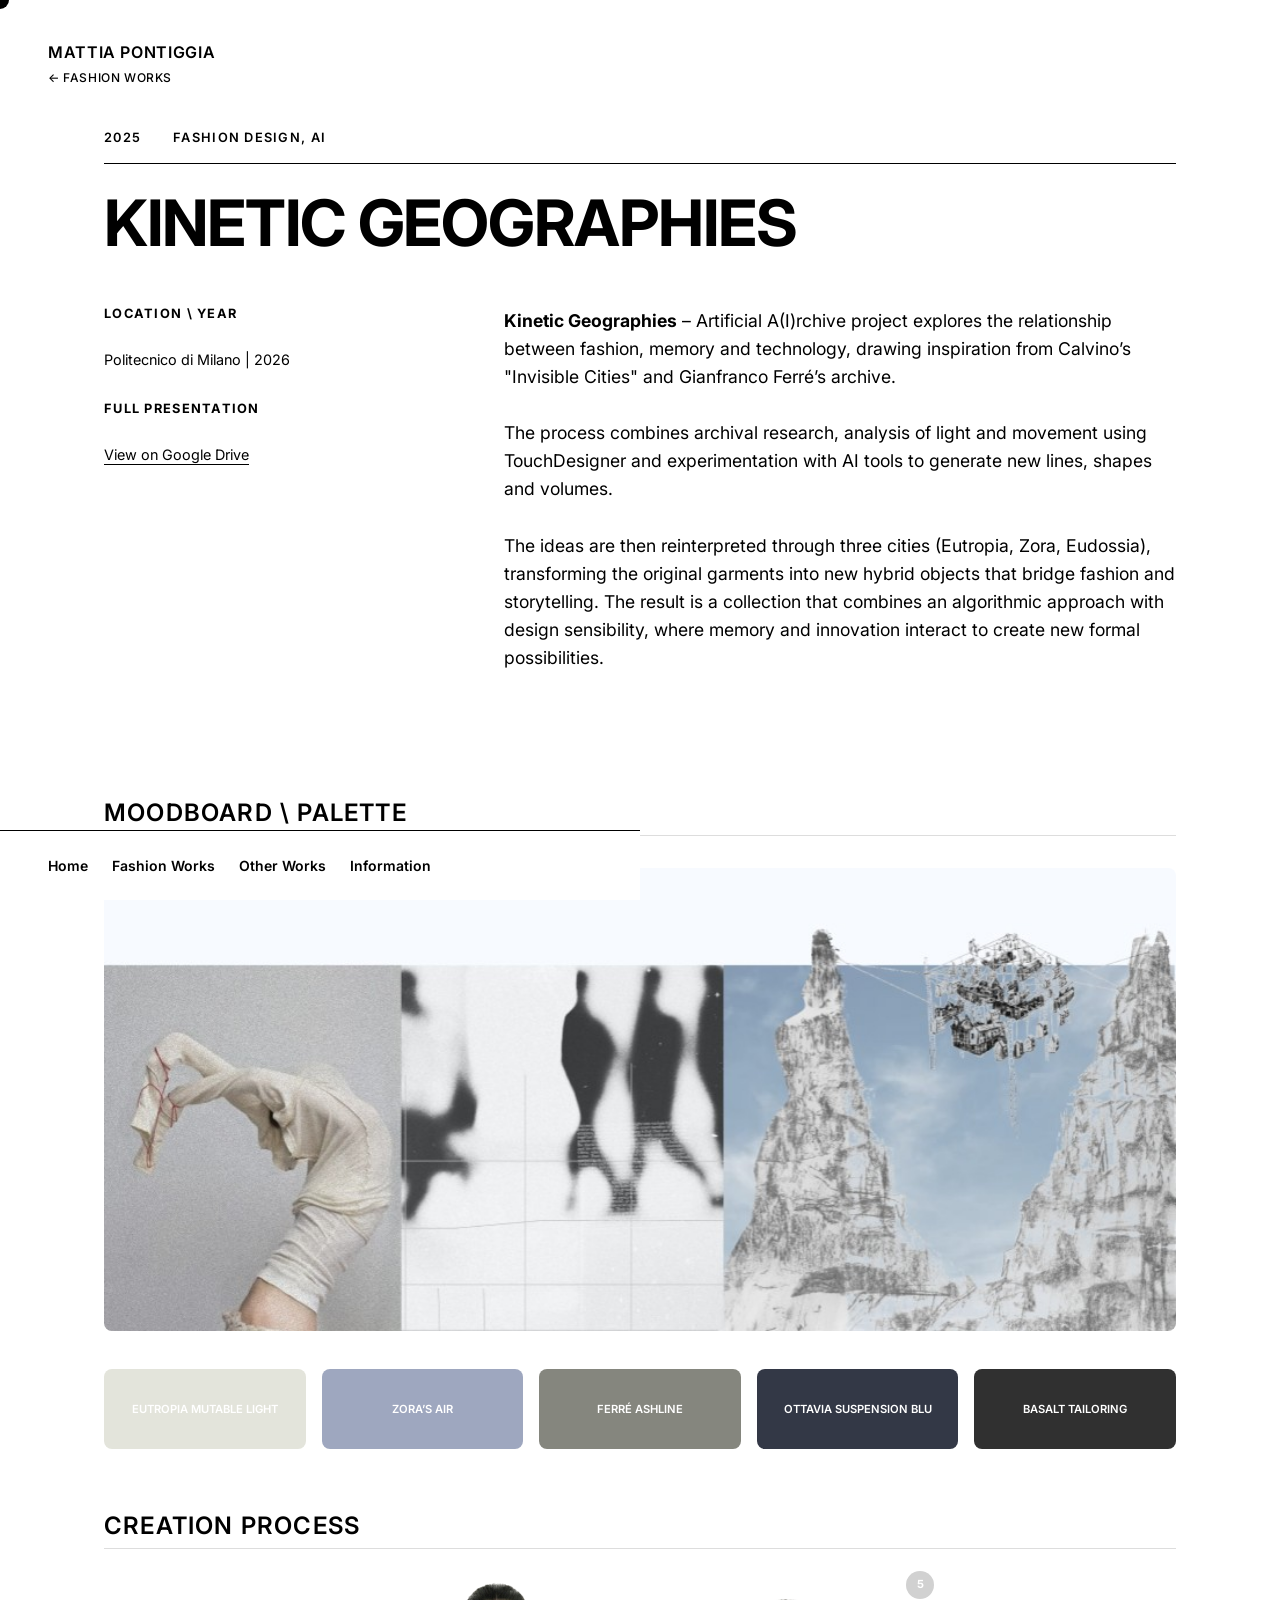
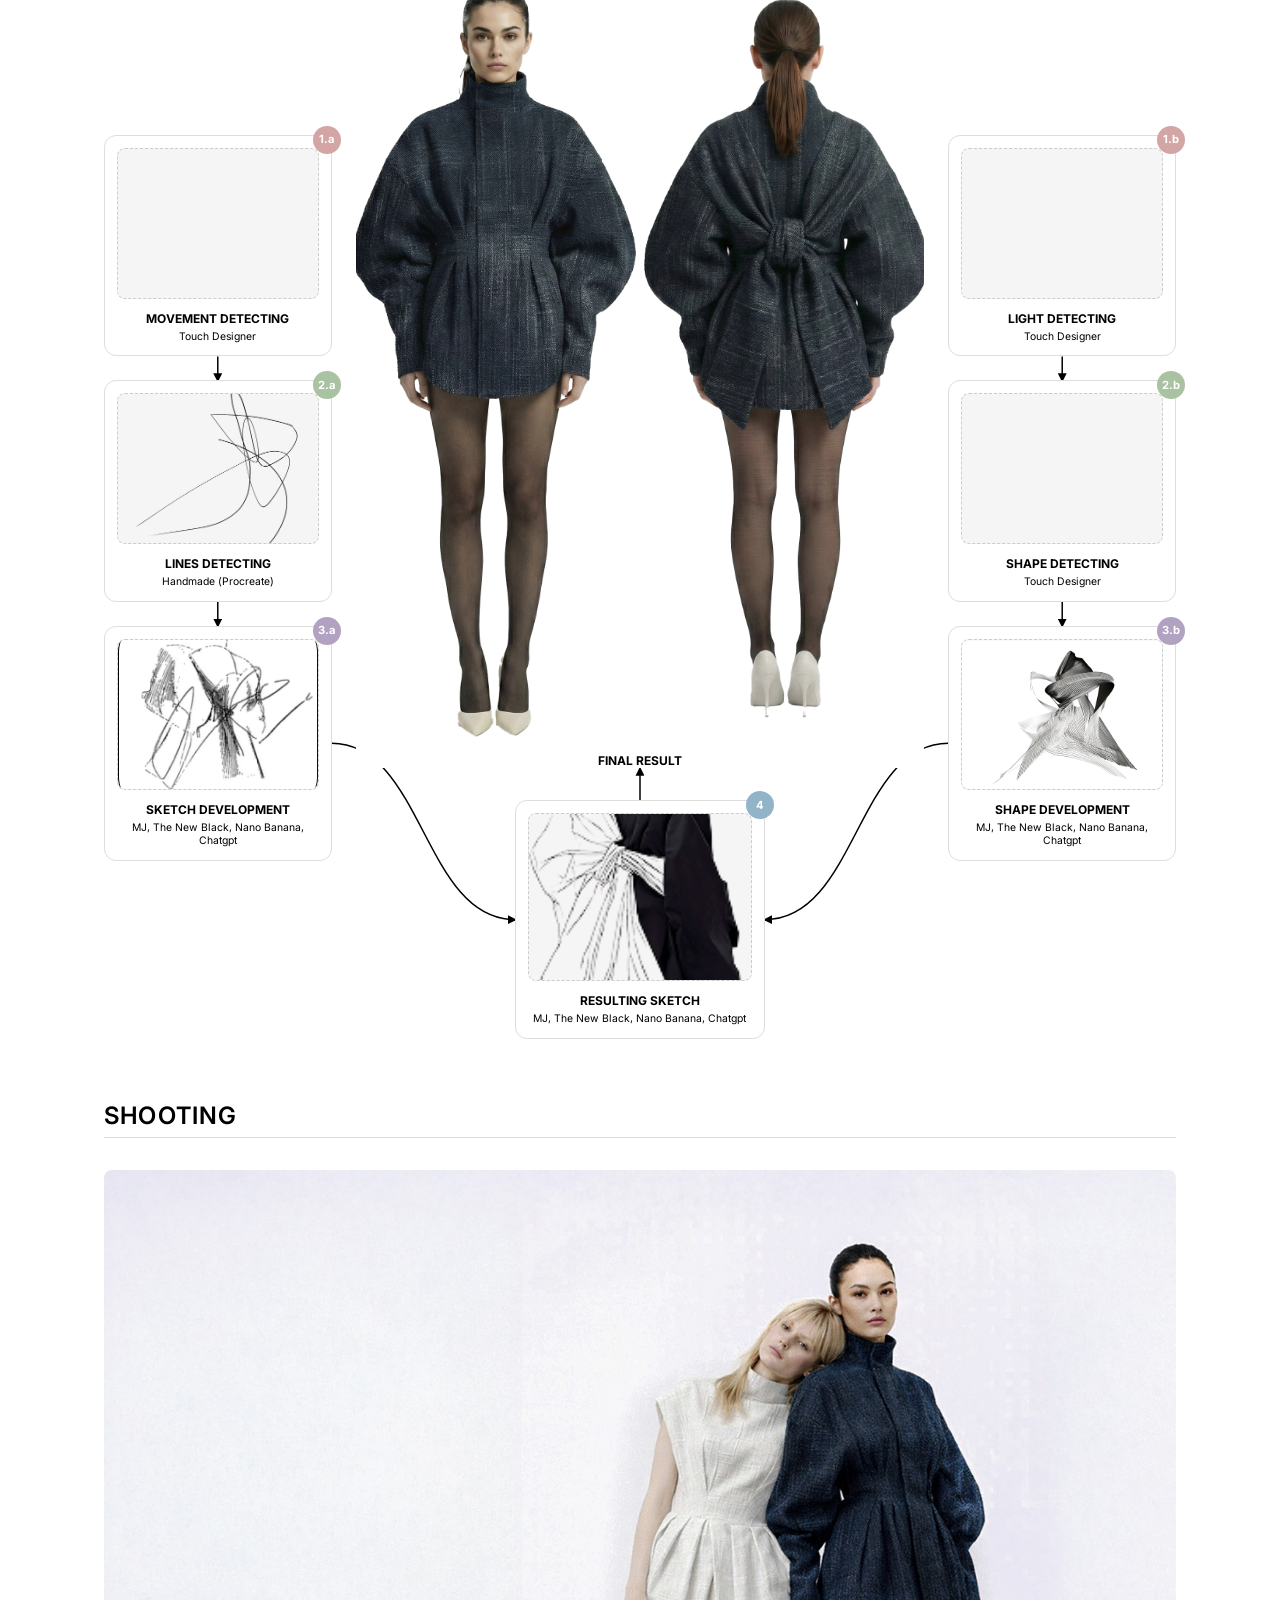
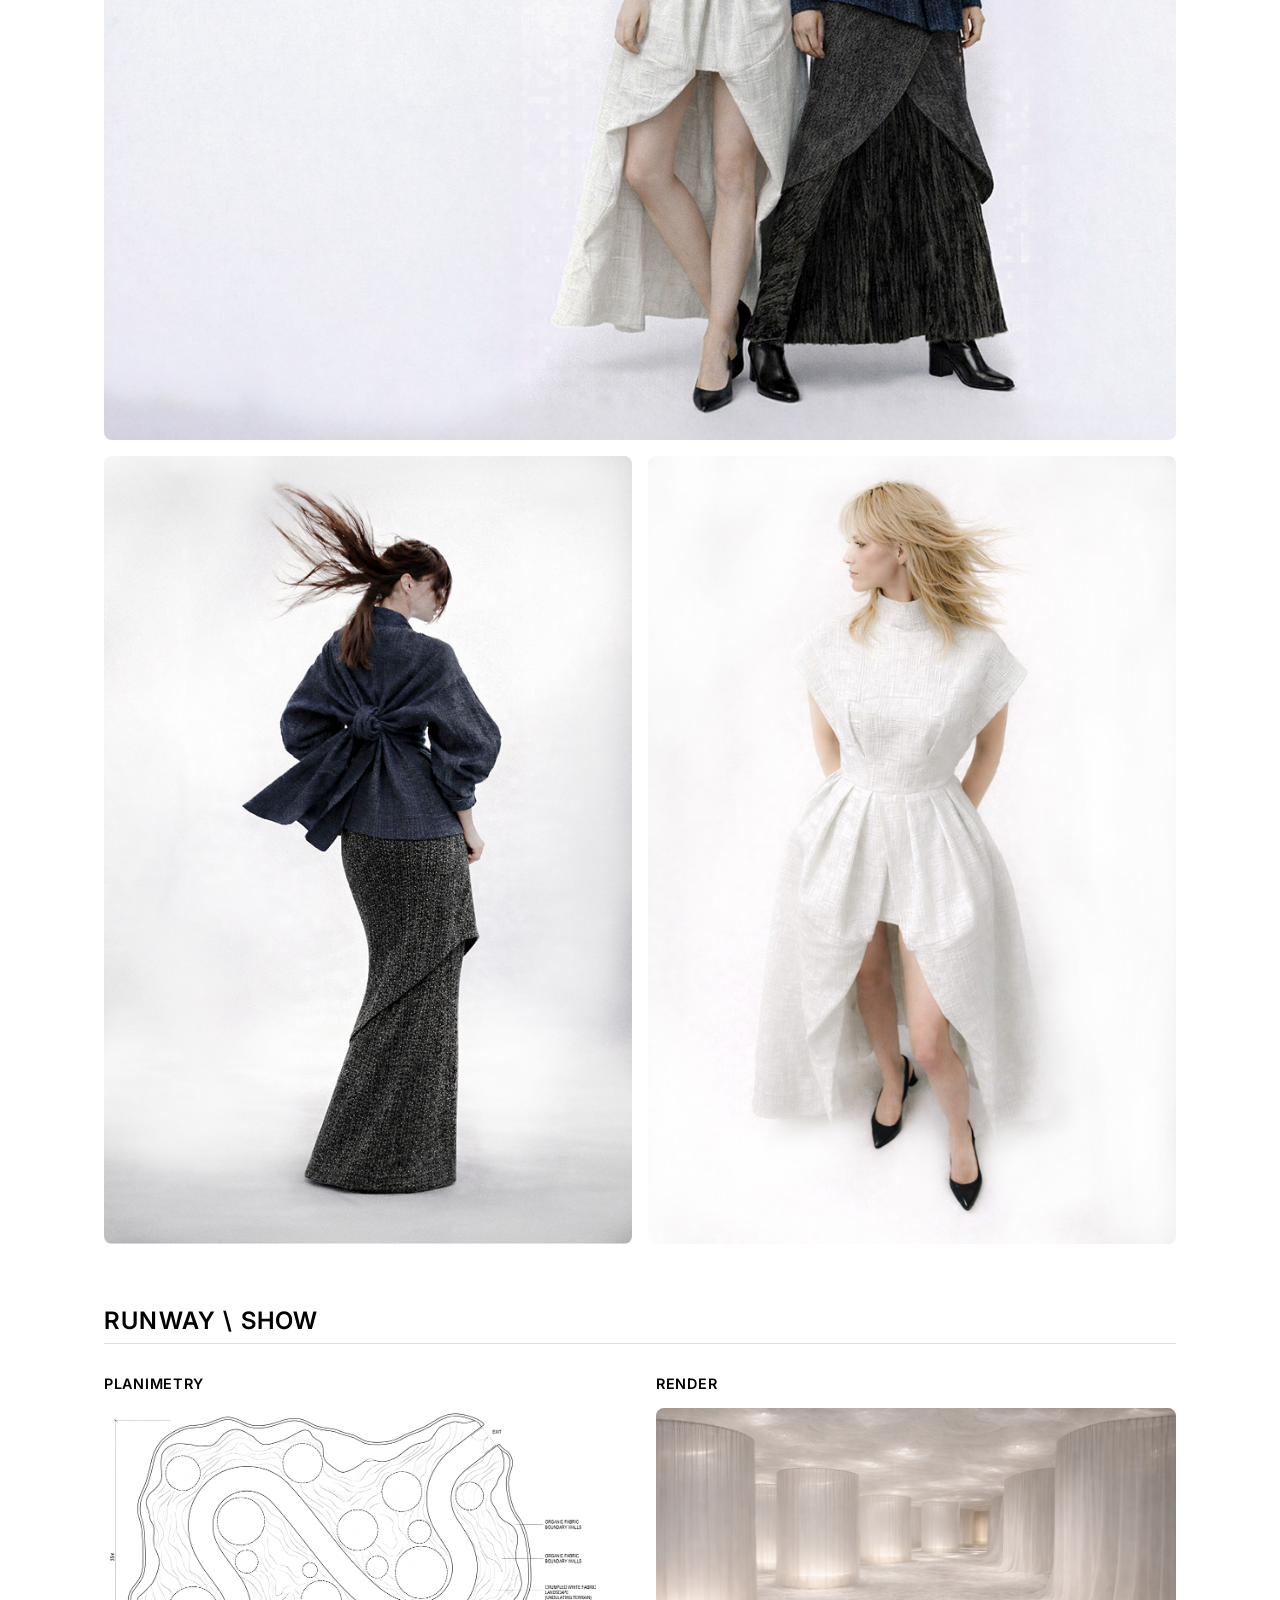
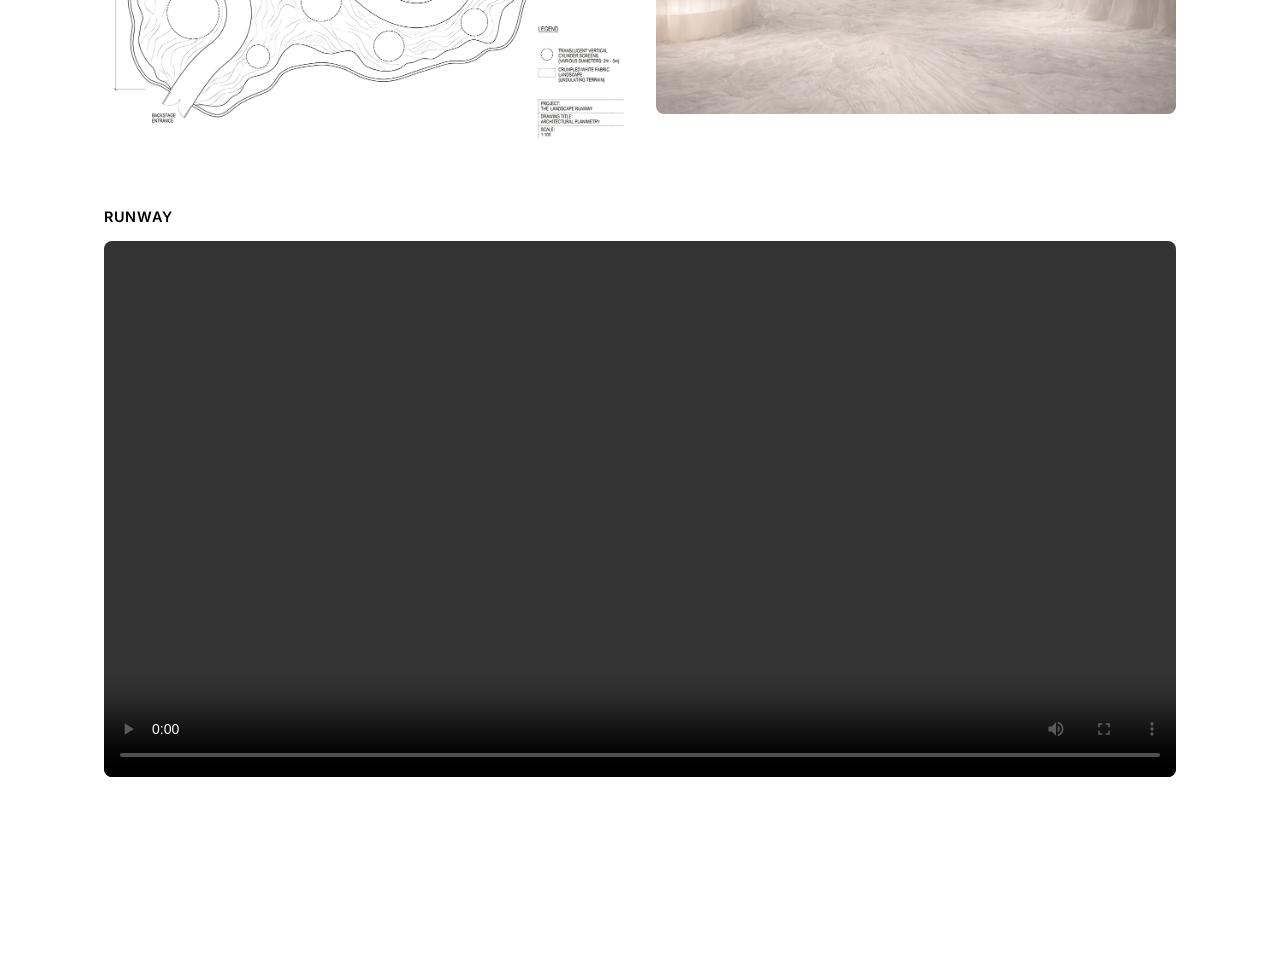
==== kinetic-geographies.html @ 6eb05d93 "Primo caricamento del sito" ====
<!DOCTYPE html>
<html lang="it">

<head>
  <meta charset="UTF-8">
  <meta name="viewport" content="width=device-width, initial-scale=1.0">
  <title>Kinetic Geographies | Mattia Pontiggia</title>
  <meta name="description" content="Kinetic Geographies project by Mattia Pontiggia.">
  <link rel="stylesheet" href="css/style.css?v=5">
  <link rel="preconnect" href="https://fonts.googleapis.com">
  <link rel="preconnect" href="https://fonts.gstatic.com" crossorigin>
  <link href="https://fonts.googleapis.com/css2?family=Inter:wght@400;500;600;700&display=swap" rel="stylesheet">
  <style>
    *,
    *::before,
    *::after {
      color: #000000 !important;
    }

    a,
    a:link,
    a:visited,
    a:hover,
    a:active {
      color: #000000 !important;
      text-decoration: none;
    }

    /* Template Styles */
    .custom-project-container {
      max-width: 1200px;
      margin: 0 auto;
      padding: 8rem 5vw 8rem;
    }

    .project-header {
      margin-bottom: 3rem;
    }

    .project-meta {
      display: flex;
      gap: 2rem;
      font-size: 0.8rem;
      font-weight: 600;
      text-transform: uppercase;
      letter-spacing: 0.1em;
      margin-bottom: 1.5rem;
      border-bottom: 1px solid #000;
      padding-bottom: 1rem;
    }

    .project-title {
      font-size: clamp(2.5rem, 5vw, 5rem);
      font-weight: 700;
      line-height: 1.1;
      text-transform: uppercase;
      letter-spacing: -0.02em;
    }

    .section-title {
      font-size: 1.5rem;
      font-weight: 600;
      margin-top: 4rem;
      margin-bottom: 2rem;
      text-transform: uppercase;
      letter-spacing: 0.05em;
      border-bottom: 1px solid #ddd;
      padding-bottom: 0.5rem;
    }

    .project-content-grid {
      display: grid;
      grid-template-columns: 1fr 2fr;
      gap: 4rem;
      margin-bottom: 4rem;
    }

    @media (max-width: 900px) {
      .project-content-grid {
        grid-template-columns: 1fr;
        gap: 2rem;
      }
    }

    .project-info-sidebar {
      display: flex;
      flex-direction: column;
      gap: 2rem;
    }

    .info-block h3 {
      font-size: 0.8rem;
      font-weight: 700;
      text-transform: uppercase;
      letter-spacing: 0.1em;
      margin-bottom: 0.5rem;
    }

    .info-block p,
    .info-block a {
      font-size: 0.9rem;
      line-height: 1.5;
    }

    .info-block a {
      text-decoration: underline !important;
      text-underline-offset: 4px;
    }

    .project-description {
      font-size: 1.1rem;
      line-height: 1.6;
      max-width: 800px;
    }

    /* Moodboard & Palette */
    .moodboard-container {
      display: flex;
      flex-direction: column;
      gap: 2rem;
      margin-bottom: 4rem;
    }

    .moodboard-main img {
      width: 100%;
      height: auto;
      object-fit: contain;
      border-radius: 8px;
    }

    .placeholder-box {
      background: #f5f5f5;
      border: 1px dashed #ccc;
      display: flex;
      align-items: center;
      justify-content: center;
      color: #999 !important;
      font-size: 0.9rem;
      border-radius: 8px;
    }

    .moodboard-main {
      min-height: 400px;
    }

    .palette-container {
      display: flex;
      flex-direction: row;
      flex-wrap: wrap;
      gap: 1rem;
    }

    .palette-swatch {
      flex: 1;
      min-height: 80px;
      border-radius: 8px;
      display: flex;
      align-items: center;
      justify-content: center;
      font-size: 0.7rem;
      font-weight: 600;
      text-transform: uppercase;
    }

    /* Implementation Schema */
    .schema-grid {
      display: grid;
      grid-template-columns: 1fr 2.5fr 1fr;
      gap: 1.5rem;
      align-items: center;
      margin-bottom: 4rem;
      position: relative;
    }

    @media (max-width: 900px) {
      .schema-grid {
        grid-template-columns: 1fr;
      }

      .schema-center-col {
        order: -1;
        /* Move center to top on mobile */
      }
    }

    .schema-node {
      position: relative;
      border: 1px solid #ddd;
      border-radius: 12px;
      padding: 0.75rem;
      text-align: center;
      margin-bottom: 1.5rem;
      background: #fff;
    }

    .schema-node .badge {
      position: absolute;
      top: -10px;
      right: -10px;
      width: 28px;
      height: 28px;
      border-radius: 50%;
      color: #fff !important;
      display: flex;
      align-items: center;
      justify-content: center;
      font-size: 0.7rem;
      font-weight: 700;
    }

    .schema-node .node-media {
      background: #f5f5f5;
      border-radius: 8px;
      aspect-ratio: 4/3;
      display: flex;
      align-items: center;
      justify-content: center;
      margin-bottom: 0.75rem;
      color: #999 !important;
      font-size: 0.8rem;
      border: 1px dashed #ccc;
      overflow: hidden;
    }

    .schema-node .node-media img,
    .schema-node .node-media video {
      width: 100%;
      height: 100%;
      object-fit: cover;
    }

    .schema-node.final-node .node-media {
      aspect-ratio: auto;
      border: none;
      background: transparent;
    }

    .schema-node p {
      font-size: 0.65rem;
      margin: 0;
      line-height: 1.3;
    }

    .schema-node strong {
      font-size: 0.75rem;
      text-transform: uppercase;
      display: block;
      margin-bottom: 0.2rem;
    }

    /* Shooting Grid */
    .shooting-grid {
      display: grid;
      grid-template-columns: 1fr 1fr;
      gap: 1rem;
      margin-bottom: 4rem;
    }

    .shooting-horizontal {
      grid-column: 1 / -1;
      min-height: 60vh;
    }

    .shooting-vertical {
      min-height: 80vh;
    }

    .shooting-grid .placeholder-box {
      border: none;
      background: #eaeaea;
    }
  </style>
</head>

<body>

  <header class="page-header">
    <a href="index.html" class="logo">Mattia Pontiggia</a>
    <a href="work.html" style="display: block; font-size: 0.75rem; font-weight: 500; text-transform: uppercase; margin-top: 0.3rem; letter-spacing: 0.05em;">&larr; Fashion Works</a>
  </header>

  <main class="page-main custom-project-container">

    <!-- PROJECT HEADER -->
    <div class="project-header">
      <div class="project-meta">
        <span>2025</span>
        <span>Fashion Design, AI</span>
      </div>
      <h1 class="project-title">Kinetic Geographies</h1>
    </div>

    <!-- EXPLANATION -->
    <div class="project-content-grid">
      <!-- SIDEBAR INFO -->
      <div class="project-info-sidebar">
        <div class="info-block">
          <h3>Location \ Year</h3>
          <p>Politecnico di Milano | 2026</p>
        </div>
        <div class="info-block">
          <h3>Full Presentation</h3>
          <a href="https://drive.google.com/file/d/14rC-2FnjF6DlhgTp6Ux3mC9IAel3Qx09/view?usp=sharing" target="_blank"
            rel="noopener noreferrer">View on Google Drive</a>
        </div>
      </div>

      <!-- MAIN DESCRIPTION -->
      <div class="project-description">
        <p><strong>Kinetic Geographies</strong> – Artificial A(I)rchive project explores the
          relationship between fashion, memory and technology, drawing inspiration from Calvino’s "Invisible Cities" and
          Gianfranco Ferré’s archive.<br>
          <br>
          The process combines archival research, analysis of light and movement using TouchDesigner and
          experimentation with AI tools to generate new lines, shapes and volumes. <br>
          <br>
          The ideas are then reinterpreted through three cities (Eutropia, Zora, Eudossia), transforming the original
          garments into new hybrid objects that bridge fashion and storytelling. The result is a collection that
          combines
          an algorithmic approach with design sensibility, where memory and innovation interact to create new formal
          possibilities.
        </p>
      </div>
    </div>

    <!-- MOODBOARD & PALETTE -->
    <h2 class="section-title">Moodboard \ Palette</h2>
    <div class="moodboard-container">
      <!-- Main Moodboard Image Placeholder -->
      <div class="moodboard-main">
        <img src="assets/Kinetic Geographies/moodboard.jpg" alt="Moodboard">
      </div>
      <!-- Palette Swatches -->
      <div class="palette-container">
        <div class="palette-swatch" style="background-color: #E3E4DB; color: #fff !important;">Eutropia mutable
          light</div>
        <div class="palette-swatch" style="background-color: #9EA7BF; color: #fff !important;">Zora’s air</div>
        <div class="palette-swatch" style="background-color: #85867E; color: #fff !important">Ferré ashline</div>
        <div class="palette-swatch" style="background-color: #333846; color: #fff !important">Ottavia
          suspension blu</div>
        <div class="palette-swatch" style="background-color: #303030; color: #fff !important">Basalt tailoring</div>
      </div>
    </div>

    <!-- IMPLEMENTATION SCHEMA -->
    <h2 class="section-title">Creation Process</h2>
    <div class="schema-grid">

      <svg id="schema-lines"
        style="position:absolute; top:0; left:0; width:100%; height:100%; pointer-events:none; z-index:-1;"></svg>

      <!-- LEFT COLUMN -->
      <div class="schema-col">
        <div class="schema-node node-1a">
          <div class="badge" style="background:#d4a5a5;">1.a</div>
          <div class="node-media">
            <video autoplay loop muted playsinline style="width:100%; height:100%; object-fit:cover;">
              <source src="assets/Kinetic Geographies/Schema/movement.mp4" type="video/mp4">
            </video>
          </div>
          <p><strong>Movement detecting</strong>Touch Designer</p>
        </div>
        <div class="schema-node node-2a">
          <div class="badge" style="background:#a9c2a2;">2.a</div>
          <div class="node-media">
            <img src="assets/Kinetic Geographies/Schema/light1.png" style="width:100%; height:100%; object-fit:cover;">
          </div>
          <p><strong>Lines detecting</strong>Handmade (Procreate)</p>
        </div>
        <div class="schema-node node-3a">
          <div class="badge" style="background:#b2a2c2;">3.a</div>
          <div class="node-media">
            <img src="assets/Kinetic Geographies/Schema/ligtht2.png" style="width:100%; height:100%; object-fit:cover;">
          </div>
          <p><strong>Sketch development</strong>MJ, The New Black, Nano Banana, Chatgpt</p>
        </div>
      </div>

      <!-- CENTER COLUMN -->
      <div class="schema-col schema-center-col">
        <div class="schema-node final-node node-5" style="border:none; padding:0;">
          <div class="badge" style="background:#d1d1d1; z-index:10;">5</div>
          <div class="node-media"
            style="display:flex; gap:0.5rem; background:transparent; border:none; min-height:unset;">
            <img src="assets/Kinetic Geographies/Schema/final.png"
              style="flex:1; width:50%; object-fit:cover; border-radius:8px;">
            <img src="assets/Kinetic Geographies/Schema/final2.png"
              style="flex:1; width:50%; object-fit:cover; border-radius:8px;">
          </div>
          <p style="margin-top:1rem;"><strong>Final result</strong></p>
        </div>
        <div class="schema-node node-4" style="margin: 2rem auto 0; max-width: 250px;">
          <div class="badge" style="background:#92b4c8;">4</div>
          <div class="node-media">
            <img src="assets/Kinetic Geographies/Schema/tog1.png" style="width:100%; height:100%; object-fit:cover;">
          </div>
          <p><strong>Resulting Sketch</strong>MJ, The New Black, Nano Banana, Chatgpt</p>
        </div>
      </div>

      <!-- RIGHT COLUMN -->
      <div class="schema-col">
        <div class="schema-node node-1b">
          <div class="badge" style="background:#d4a5a5;">1.b</div>
          <div class="node-media">
            <video autoplay loop muted playsinline style="width:100%; height:100%; object-fit:cover;">
              <source src="assets/Kinetic Geographies/Schema/lightdetection.mp4" type="video/mp4">
            </video>
          </div>
          <p><strong>Light detecting</strong>Touch Designer</p>
        </div>
        <div class="schema-node node-2b">
          <div class="badge" style="background:#a9c2a2;">2.b</div>
          <div class="node-media">
            <video autoplay loop muted playsinline
              style="width:100%; height:100%; object-fit:cover; filter: invert(100%);">
              <source src="assets/Kinetic Geographies/Schema/movement1.mp4" type="video/mp4">
            </video>
          </div>
          <p><strong>Shape detecting</strong>Touch Designer</p>
        </div>
        <div class="schema-node node-3b">
          <div class="badge" style="background:#b2a2c2;">3.b</div>
          <div class="node-media">
            <img src="assets/Kinetic Geographies/Schema/movement 2.png"
              style="width:100%; height:100%; object-fit:cover; filter: invert(100%);">
          </div>
          <p><strong>Shape development</strong>MJ, The New Black, Nano Banana, Chatgpt</p>
        </div>
      </div>

    </div>

    <!-- SHOOTING -->
    <h2 class="section-title">Shooting</h2>
    <div class="shooting-grid">
      <!-- Orizzontale -->
      <div class="shooting-horizontal">
        <img src="assets/Kinetic Geographies/fotoinsieme.png" alt="Shooting Horizontal"
          style="width: 100%; height: 100%; object-fit: cover; border-radius: 8px;">
      </div>
      <!-- Verticale 1 -->
      <div class="shooting-vertical">
        <img src="assets/Kinetic Geographies/foto2.png" alt="Shooting Vertical 1"
          style="width: 100%; height: 100%; object-fit: cover; border-radius: 8px;">
      </div>
      <!-- Verticale 2 -->
      <div class="shooting-vertical">
        <img src="assets/Kinetic Geographies/foto1.png" alt="Shooting Vertical 2"
          style="width: 100%; height: 100%; object-fit: cover; border-radius: 8px;">
      </div>
    </div>

    <!-- RUNWAY & SHOW -->
    <h2 class="section-title">Runway \ Show</h2>

    <!-- Planimetria & Render -->
    <div
      style="display: grid; grid-template-columns: repeat(auto-fit, minmax(300px, 1fr)); gap: 2rem; margin-bottom: 4rem;">
      <div>
        <h3
          style="font-size: 0.9rem; margin-bottom: 1rem; text-transform: uppercase; font-weight: 600; letter-spacing: 0.05em;">
          Planimetry</h3>
        <div>
          <img src="assets/Kinetic Geographies/Planimetry 1.png" alt="Planimetria"
            style="width: 100%; height: auto; border-radius: 8px;">
        </div>
      </div>
      <div>
        <h3
          style="font-size: 0.9rem; margin-bottom: 1rem; text-transform: uppercase; font-weight: 600; letter-spacing: 0.05em;">
          Render</h3>
        <div>
          <img src="assets/Kinetic Geographies/runway.png" alt="Render"
            style="width: 100%; height: auto; border-radius: 8px;">
        </div>
      </div>
    </div>

    <!-- Runway Video -->
    <div style="margin-bottom: 4rem;">
      <h3
        style="font-size: 0.9rem; margin-bottom: 1rem; text-transform: uppercase; font-weight: 600; letter-spacing: 0.05em;">
        Runway</h3>
      <div style="position: relative; width: 100%; border-radius: 8px; overflow: hidden;">
        <video controls style="width: 100%; height: auto; display: block;">
          <source src="assets/Kinetic Geographies/runway.mp4" type="video/mp4">
        </video>
      </div>
    </div>

  </main>

  <nav class="global-bottom-nav">
    <a href="index.html">Home</a>
    <a href="work.html">Fashion Works</a>
    <a href="other-works.html">Other Works</a>
    <a href="information.html">Information</a>
  </nav>

  <script>
    function drawSchemaLines() {
      const svg = document.getElementById('schema-lines');
      const grid = document.querySelector('.schema-grid');
      if (!svg || !grid) return;

      svg.innerHTML = '';
      if (window.innerWidth <= 900) return;

      const gridRect = grid.getBoundingClientRect();

      function getCenter(el, edge) {
        const rect = el.getBoundingClientRect();
        let x = rect.left - gridRect.left + rect.width / 2;
        let y = rect.top - gridRect.top;
        if (edge === 'bottom') y += rect.height;
        if (edge === 'right') { y += rect.height / 2; x = rect.right - gridRect.left; }
        if (edge === 'left') { y += rect.height / 2; x = rect.left - gridRect.left; }
        return { x, y };
      }

      function drawLine(el1, edge1, el2, edge2) {
        const p1 = getCenter(el1, edge1);
        const p2 = getCenter(el2, edge2);

        const path = document.createElementNS('http://www.w3.org/2000/svg', 'path');
        let d = `M ${p1.x} ${p1.y} C ${p1.x} ${(p1.y + p2.y) / 2}, ${p2.x} ${(p1.y + p2.y) / 2}, ${p2.x} ${p2.y}`;
        if (edge1 === 'right' || edge1 === 'left') {
          d = `M ${p1.x} ${p1.y} C ${(p1.x + p2.x) / 2} ${p1.y}, ${(p1.x + p2.x) / 2} ${p2.y}, ${p2.x} ${p2.y}`;
        }
        if (edge1 === 'top' || edge2 === 'top') {
          d = `M ${p1.x} ${p1.y} C ${p1.x} ${(p1.y + p2.y) / 2}, ${p2.x} ${(p1.y + p2.y) / 2}, ${p2.x} ${p2.y}`;
        }

        path.setAttribute('d', d);
        path.setAttribute('stroke', '#000');
        path.setAttribute('stroke-width', '1.5');
        path.setAttribute('fill', 'none');
        path.setAttribute('marker-end', 'url(#arrow)');
        svg.appendChild(path);
      }

      svg.innerHTML = `<defs>
        <marker id="arrow" viewBox="0 0 10 10" refX="8" refY="5" markerWidth="6" markerHeight="6" orient="auto-start-reverse">
          <path d="M 0 0 L 10 5 L 0 10 z" fill="#000" />
        </marker>
      </defs>`;

      const nodes = {
        n1a: document.querySelector('.node-1a'),
        n2a: document.querySelector('.node-2a'),
        n3a: document.querySelector('.node-3a'),
        n1b: document.querySelector('.node-1b'),
        n2b: document.querySelector('.node-2b'),
        n3b: document.querySelector('.node-3b'),
        n4: document.querySelector('.node-4'),
        n5: document.querySelector('.node-5')
      };

      if (nodes.n1a && nodes.n2a) drawLine(nodes.n1a, 'bottom', nodes.n2a, 'top');
      if (nodes.n2a && nodes.n3a) drawLine(nodes.n2a, 'bottom', nodes.n3a, 'top');

      if (nodes.n1b && nodes.n2b) drawLine(nodes.n1b, 'bottom', nodes.n2b, 'top');
      if (nodes.n2b && nodes.n3b) drawLine(nodes.n2b, 'bottom', nodes.n3b, 'top');

      if (nodes.n3a && nodes.n4) drawLine(nodes.n3a, 'right', nodes.n4, 'left');
      if (nodes.n3b && nodes.n4) drawLine(nodes.n3b, 'left', nodes.n4, 'right');

      if (nodes.n4 && nodes.n5) drawLine(nodes.n4, 'top', nodes.n5, 'bottom');
    }

    window.addEventListener('load', () => setTimeout(drawSchemaLines, 100));
    window.addEventListener('resize', drawSchemaLines);
  </script>
  <script type="module" src="js/main.js"></script>
</body>

</html>
---- css/style.css ----
/* ============================================================
   GLOBAL RESET & BASE
   ============================================================ */
*, *::before, *::after {
  box-sizing: border-box;
  margin: 0;
  padding: 0;
  color: #000000 !important;
}

/* ── Custom cursor ─────────────────────────────────────── */
html, body {
  cursor: none !important;
}

a, button, [role="button"], .work-link {
  cursor: none !important;
}

#custom-cursor {
  position: fixed;
  top: 0;
  left: 0;
  width: 18px;
  height: 18px;
  background-color: transparent;
  border-radius: 50%;
  pointer-events: none;
  z-index: 9999;
  backdrop-filter: invert(100%);
  -webkit-backdrop-filter: invert(100%);
  transform: translate3d(-50%, -50%, 0);
  transition: width 0.15s ease, height 0.15s ease, opacity 0.15s ease;
  opacity: 1;
}

#custom-cursor.cursor-hover {
  width: 36px;
  height: 36px;
}


html, body {
  background-color: #ffffff;
  color: #000000;
  font-family: "Inter", "Helvetica Neue", Helvetica, Arial, sans-serif;
  font-size: 16px;
  line-height: 1.5;
  overflow-x: hidden;
  min-height: 100vh;
  isolation: isolate;
  -webkit-font-smoothing: antialiased;
  -moz-osx-font-smoothing: grayscale;
}

a,
a:link,
a:visited,
a:hover,
a:active {
  color: #000000 !important;
  text-decoration: none;
  transition: opacity 0.3s ease;
}

a:hover {
  opacity: 0.5;
}

h1, h2, h3, h4, h5, h6 {
  color: #000000;
  font-weight: 500;
  line-height: 1.1;
  letter-spacing: -0.02em;
}

p, span, li, td, th {
  color: #000000;
}

/* ============================================================
   TYPOGRAPHY UTILITIES
   ============================================================ */
.text-huge {
  font-size: clamp(3rem, 8vw, 8rem);
  text-transform: uppercase;
  font-weight: 500;
  color: #000000;
}

.text-large {
  font-size: clamp(2rem, 5vw, 4rem);
  letter-spacing: -0.02em;
  color: #000000;
}

.text-medium {
  font-size: clamp(1.1rem, 2.5vw, 1.5rem);
  line-height: 1.4;
  color: #000000;
}

.text-small {
  font-size: 0.875rem;
  line-height: 1.6;
  color: #000000;
}

.font-bold {
  font-weight: 600;
  color: #000000;
}

/* ============================================================
   GLOBAL BOTTOM NAV (shared across all pages)
   ============================================================ */
.global-bottom-nav {
  position: fixed;
  bottom: 0;
  left: 0;
  width: 50vw;
  padding: 1.5rem 3rem;
  border-top: 1px solid #000000;
  display: flex;
  gap: 1.5rem;
  background-color: #ffffff;
  z-index: 200;
}

.global-bottom-nav a {
  color: #000000;
  font-size: 0.875rem;
  font-weight: 600;
}

/* ============================================================
   PAGE HEADER (name top-left)
   ============================================================ */
.page-header {
  position: fixed;
  top: 0;
  left: 0;
  width: 100%;
  padding: 2.5rem 3rem;
  z-index: 200;
  background-color: transparent;
}

.page-header .logo {
  color: #000000;
  font-size: 1rem;
  font-weight: 600;
  text-transform: uppercase;
  letter-spacing: 0.04em;
}

/* ============================================================
   STANDARD PAGE MAIN (work, project, info)
   ============================================================ */
.page-main {
  padding: 9rem 3rem 8rem 3rem;
  min-height: 100vh;
}

/* ============================================================
   INDEX – SPLIT LAYOUT
   ============================================================ */
.split-layout {
  display: flex;
  height: 100vh;
  width: 100vw;
  overflow: hidden;
}

.left-pane {
  width: 50%;
  display: flex;
  flex-direction: column;
  padding: 2.5rem 3rem;
  background-color: #ffffff;
}

.right-pane {
  width: 50%;
  overflow: hidden;
}

.right-pane img {
  width: 100%;
  height: 100%;
  object-fit: cover;
}

/* Name at top */
.left-pane .logo {
  color: #000000;
  font-size: 1rem;
  font-weight: 600;
  text-transform: uppercase;
  letter-spacing: 0.04em;
  flex-shrink: 0;
}

/* Push info block to the bottom */
.left-pane-bottom {
  margin-top: auto;
  padding-bottom: 6rem; /* space above fixed nav */
}

/* Three info paragraphs (I. II. III.) */
.info-block {
  display: flex;
  flex-direction: column;
  gap: 1.25rem;
  max-width: 440px;
}

.info-row {
  display: flex;
  gap: 1rem;
}

.info-num {
  font-size: 0.875rem;
  font-weight: 600;
  color: #000000;
  min-width: 2rem;
  flex-shrink: 0;
}

.info-text {
  font-size: 0.875rem;
  color: #000000;
  line-height: 1.6;
}

/* ============================================================
   WORK PAGE
   ============================================================ */
.work-list {
  list-style: none;
  margin-top: 0;
}

.work-item {
  border-bottom: 1px solid #000000;
  color: #000000;
}

.work-item:first-child {
  border-top: 1px solid #000000;
}

.work-link {
  display: flex;
  justify-content: space-between;
  align-items: center;
  padding: 2.5rem 0;
  width: 100%;
  transition: padding-left 0.35s ease;
  color: #000000;
}

.work-link:hover {
  opacity: 1;
  padding-left: 1.5rem;
}

.work-index {
  font-size: 0.875rem;
  color: #000000;
  width: 10%;
  flex-shrink: 0;
}

.work-title {
  font-size: clamp(1.5rem, 4vw, 3.5rem);
  text-transform: uppercase;
  font-weight: 500;
  color: #000000;
  width: 60%;
}

.work-category {
  font-size: 0.875rem;
  text-transform: uppercase;
  text-align: right;
  width: 30%;
  color: #000000;
  flex-shrink: 0;
}

/* Coming Soon tooltip */
#coming-soon-tooltip {
  position: fixed;
  top: 0;
  left: 0;
  padding: 0.6rem 1.1rem;
  background: #000000;
  color: #ffffff !important;
  font-size: 0.7rem;
  font-weight: 700;
  letter-spacing: 0.14em;
  text-transform: uppercase;
  pointer-events: none;
  z-index: 9998;
  opacity: 0;
  transition: opacity 0.2s ease;
  white-space: nowrap;
}

#coming-soon-tooltip.visible {
  opacity: 1;
}

/* Coming-soon item: slightly muted category text */
.work-item--coming-soon .work-category::after {
  content: " ·";
}

.work-item--coming-soon .work-link {
  cursor: none !important;
}


/* Hover image preview */
#hover-preview {
  position: fixed;
  top: 0;
  left: 0;
  width: 380px;
  height: 240px;
  pointer-events: none;
  z-index: 50;
  opacity: 0;
  transform: scale(0.92);
  transition: opacity 0.3s ease, transform 0.3s ease;
  overflow: hidden;
  border-radius: 3px;
}

#hover-preview.active {
  opacity: 1;
  transform: scale(1);
}

#hover-preview img {
  width: 100%;
  height: 100%;
  object-fit: cover;
}

/* ============================================================
   PROJECT DETAIL PAGE
   ============================================================ */
.project-header {
  margin-bottom: 3rem;
}

.project-meta {
  display: flex;
  gap: 2rem;
  margin-bottom: 1.5rem;
  text-transform: uppercase;
  font-size: 0.8rem;
  color: #000000;
}

.project-title {
  font-size: clamp(2rem, 5vw, 4rem);
  font-weight: 500;
  color: #000000;
  margin-bottom: 2rem;
}

.project-description {
  max-width: 760px;
  font-size: 1.25rem;
  line-height: 1.7;
  margin-bottom: 4rem;
  color: #000000;
}

.project-gallery {
  display: flex;
  flex-direction: column;
  gap: 2rem;
}

.project-gallery img {
  width: 100%;
  height: auto;
  border-radius: 2px;
}

/* ============================================================
   INFORMATION / CV PAGE
   ============================================================ */
/* Intro row: bio text + portrait */
.cv-intro-row {
  display: flex;
  align-items: flex-start;
  gap: 4rem;
  margin-bottom: 5rem;
}

.cv-intro {
  font-size: clamp(1.1rem, 2.5vw, 1.5rem);
  font-weight: 500;
  line-height: 1.45;
  color: #000000;
  flex: 1;
  margin-bottom: 0;
}

.cv-portrait-wrap {
  flex-shrink: 0;
  width: clamp(160px, 18vw, 260px);
}

.cv-portrait {
  width: 100%;
  height: auto;
  display: block;
}


.cv-section {
  display: flex;
  gap: 0;
  margin-bottom: 0;
  border-top: 1px solid #000000;
  padding-top: 2rem;
  padding-bottom: 3rem;
}

.cv-label {
  min-width: 280px;
  font-size: 0.8rem;
  font-weight: 600;
  text-transform: uppercase;
  letter-spacing: 0.08em;
  color: #000000;
  padding-top: 0.15rem;
}

.cv-entries {
  flex: 1;
  display: flex;
  flex-direction: column;
  gap: 2.5rem;
}

.cv-entry {
  display: flex;
  gap: 3rem;
}

.cv-year {
  min-width: 160px;
  font-size: 0.8rem;
  font-weight: 600;
  color: #000000;
  padding-top: 0.2rem;
}

.cv-detail h3 {
  font-size: 1rem;
  font-weight: 600;
  color: #000000;
  margin-bottom: 0.2rem;
}

.cv-detail .place {
  font-size: 0.875rem;
  color: #000000;
  margin-bottom: 0.5rem;
}

.cv-detail .desc {
  font-size: 0.875rem;
  color: #000000;
  line-height: 1.6;
  max-width: 580px;
}

/* ============================================================
   FADE-IN ANIMATION
   ============================================================ */
.fade-in {
  animation: fadeIn 0.7s ease forwards;
}

@keyframes fadeIn {
  from { opacity: 0; }
  to   { opacity: 1; }
}

/* ============================================================
   RESPONSIVE
   ============================================================ */
@media (max-width: 900px) {
  .split-layout {
    flex-direction: column;
    height: auto;
    min-height: 100vh;
  }

  .left-pane {
    width: 100%;
    min-height: 100vh;
  }

  .right-pane {
    width: 100%;
    height: 50vh;
  }

  .global-bottom-nav {
    width: 100vw;
  }

  .work-link {
    flex-direction: column;
    align-items: flex-start;
    gap: 0.5rem;
    padding: 1.5rem 0;
  }

  .work-link:hover {
    padding-left: 0;
  }

  .work-index, .work-title, .work-category {
    width: 100%;
    text-align: left;
  }

  #hover-preview {
    display: none;
  }

  .cv-section {
    flex-direction: column;
    gap: 1.5rem;
  }

  .cv-entry {
    flex-direction: column;
    gap: 0.5rem;
  }

  .cv-year {
    min-width: unset;
  }
}
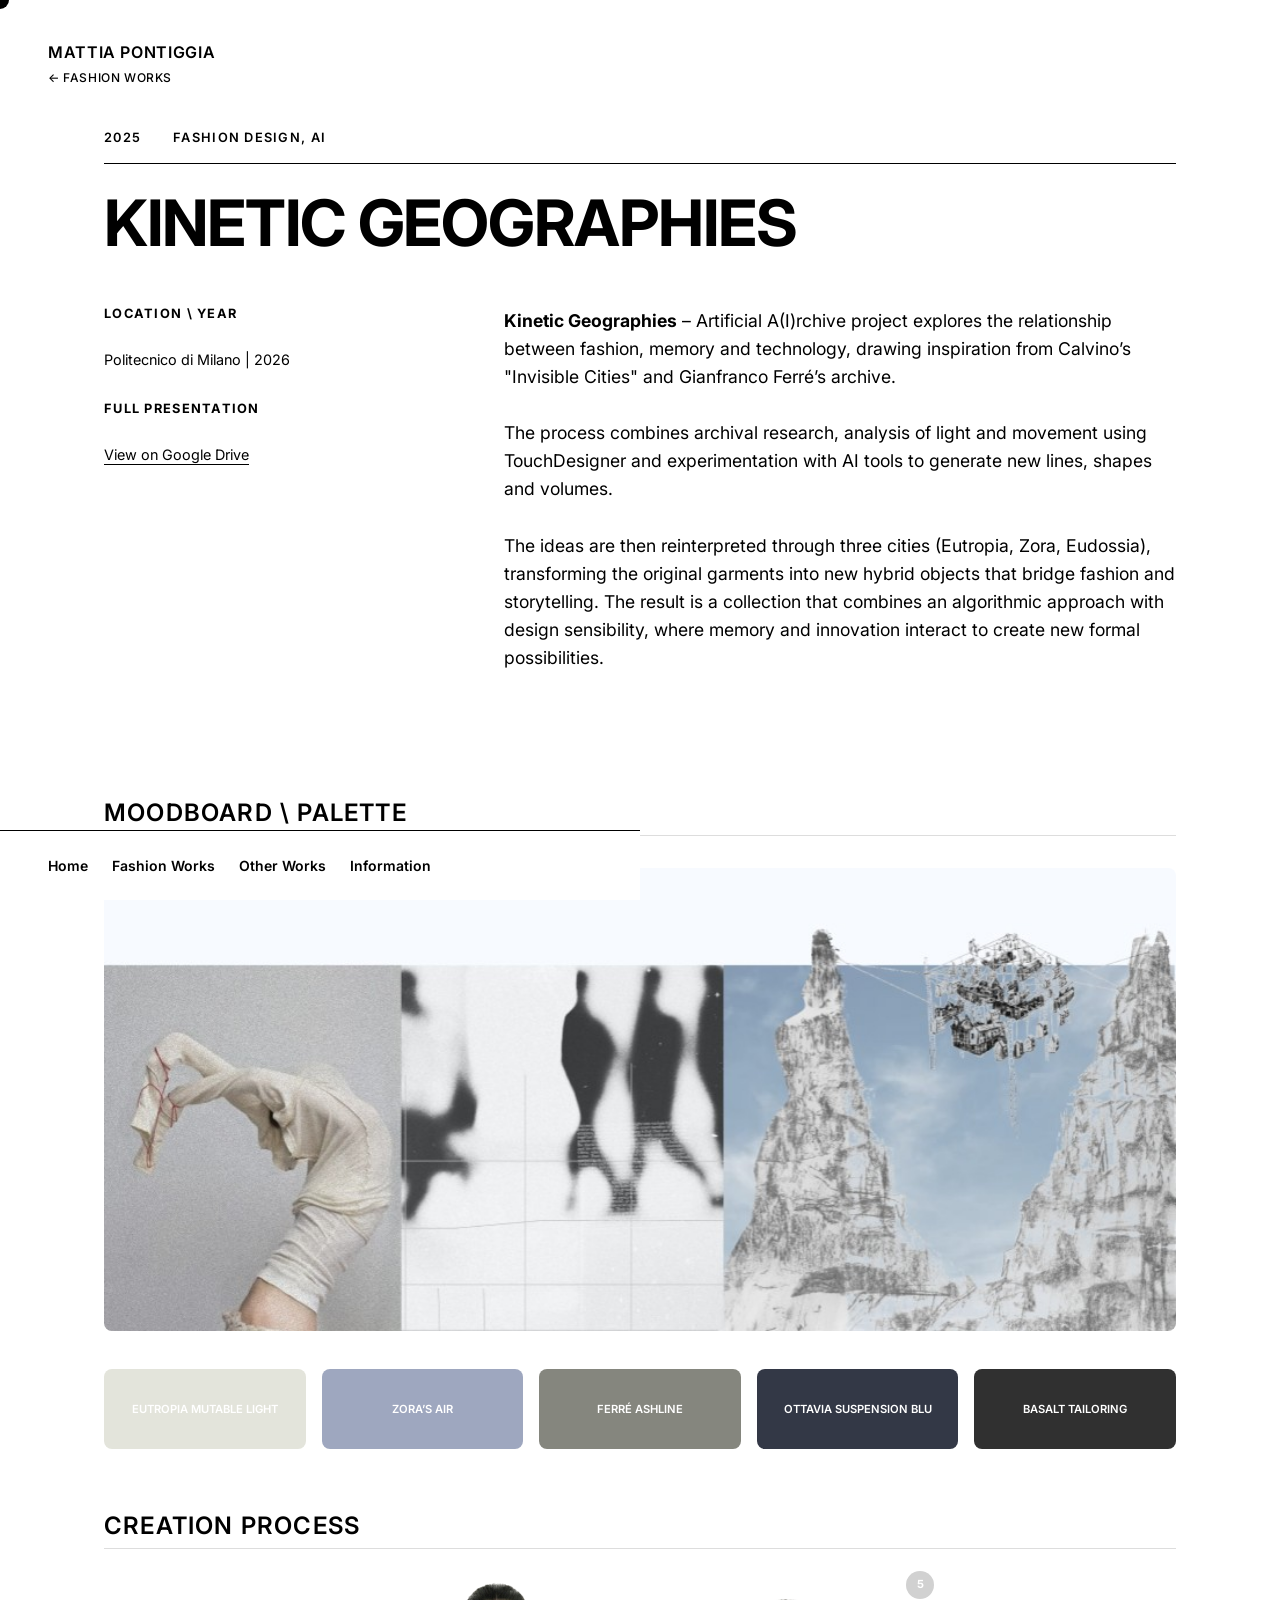
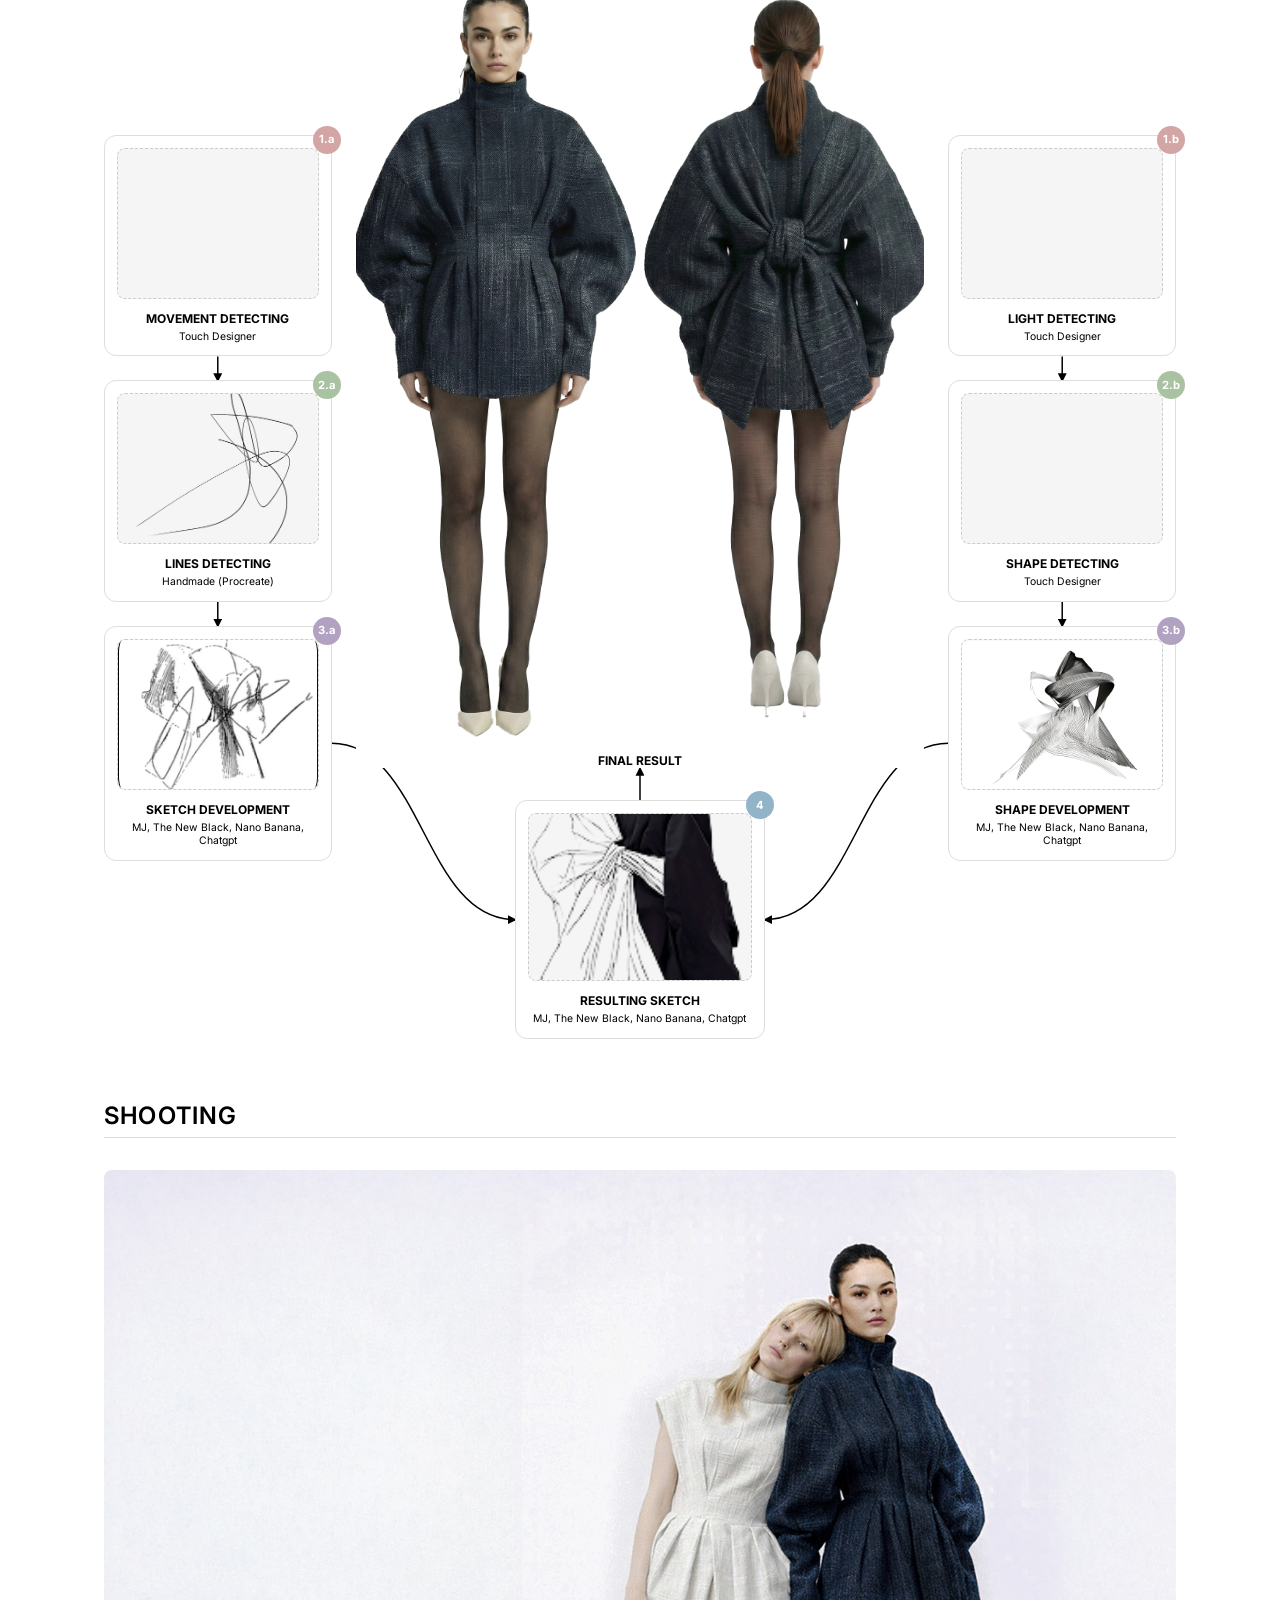
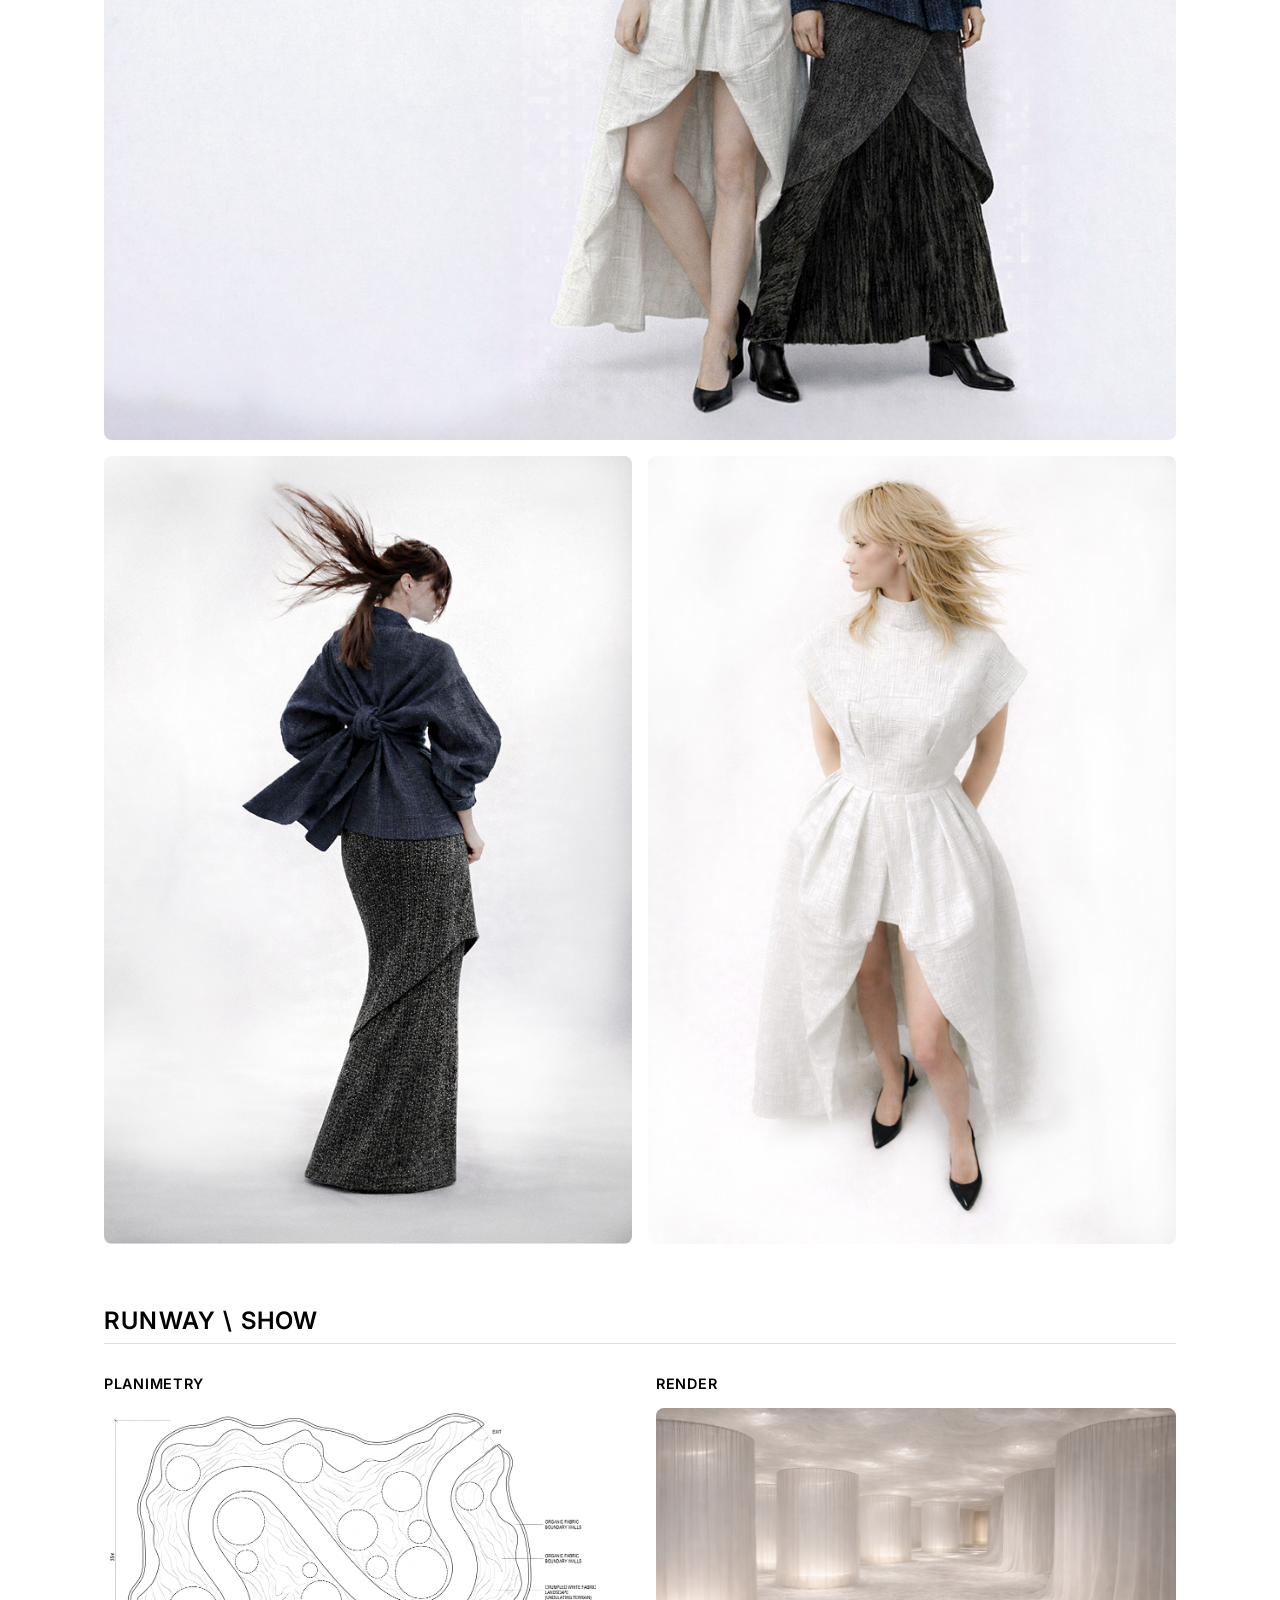
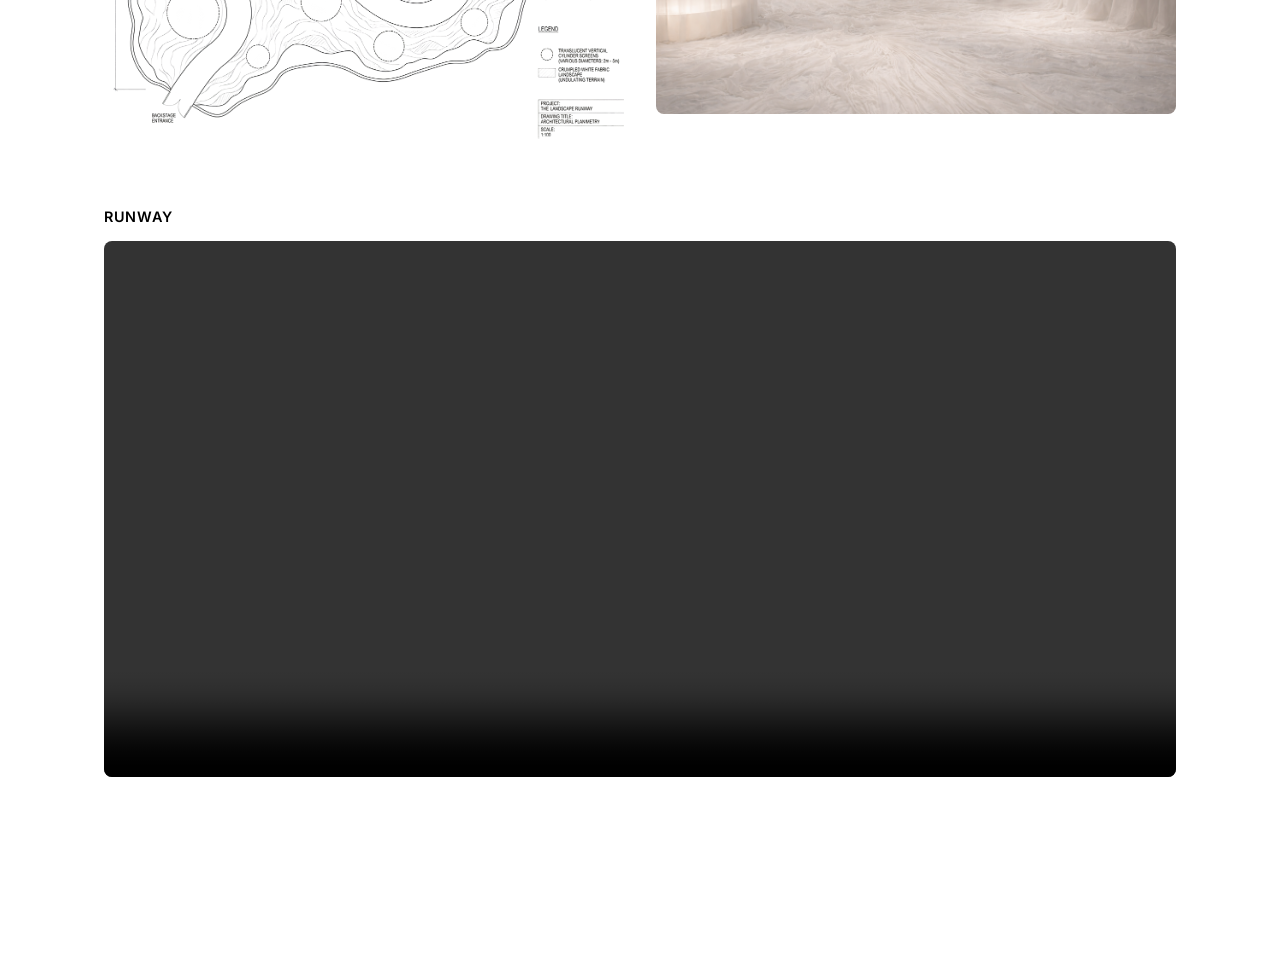
==== commit d4790e52: "aggiornato responsive design" ====
--- a/kinetic-geographies.html
+++ b/kinetic-geographies.html
@@ -174,12 +174,22 @@
 
     @media (max-width: 900px) {
       .schema-grid {
-        grid-template-columns: 1fr;
+        grid-template-columns: 1fr 1fr;
+        gap: 1rem;
       }
 
       .schema-center-col {
-        order: -1;
-        /* Move center to top on mobile */
+        grid-column: 1 / -1;
+        order: 1; /* Move center to bottom on mobile */
+        display: flex;
+        flex-direction: column-reverse; /* Node 4 above Node 5 */
+        align-items: center;
+        gap: 2rem;
+        margin-top: 2rem;
+      }
+
+      .schema-node.node-4 {
+        margin: 0 !important;
       }
     }
 
@@ -505,7 +515,7 @@
       if (!svg || !grid) return;
 
       svg.innerHTML = '';
-      if (window.innerWidth <= 900) return;
+      svg.innerHTML = '';
 
       const gridRect = grid.getBoundingClientRect();
 
@@ -563,10 +573,15 @@
       if (nodes.n1b && nodes.n2b) drawLine(nodes.n1b, 'bottom', nodes.n2b, 'top');
       if (nodes.n2b && nodes.n3b) drawLine(nodes.n2b, 'bottom', nodes.n3b, 'top');
 
-      if (nodes.n3a && nodes.n4) drawLine(nodes.n3a, 'right', nodes.n4, 'left');
-      if (nodes.n3b && nodes.n4) drawLine(nodes.n3b, 'left', nodes.n4, 'right');
-
-      if (nodes.n4 && nodes.n5) drawLine(nodes.n4, 'top', nodes.n5, 'bottom');
+      if (window.innerWidth <= 900) {
+        if (nodes.n3a && nodes.n4) drawLine(nodes.n3a, 'bottom', nodes.n4, 'top');
+        if (nodes.n3b && nodes.n4) drawLine(nodes.n3b, 'bottom', nodes.n4, 'top');
+        if (nodes.n4 && nodes.n5) drawLine(nodes.n4, 'bottom', nodes.n5, 'top');
+      } else {
+        if (nodes.n3a && nodes.n4) drawLine(nodes.n3a, 'right', nodes.n4, 'left');
+        if (nodes.n3b && nodes.n4) drawLine(nodes.n3b, 'left', nodes.n4, 'right');
+        if (nodes.n4 && nodes.n5) drawLine(nodes.n4, 'top', nodes.n5, 'bottom');
+      }
     }
 
     window.addEventListener('load', () => setTimeout(drawSchemaLines, 100));
--- a/css/style.css
+++ b/css/style.css
@@ -500,24 +500,46 @@
    RESPONSIVE
    ============================================================ */
 @media (max-width: 900px) {
+  .page-main {
+    padding: 6rem 1.5rem 6rem 1.5rem;
+  }
+
+  .page-header {
+    padding: 1.5rem 1.5rem;
+  }
+
+  .global-bottom-nav {
+    width: 100vw;
+    padding: 1.25rem 1.5rem;
+    gap: 0.5rem;
+    justify-content: space-between;
+  }
+
+  .global-bottom-nav a {
+    font-size: 0.75rem;
+    white-space: nowrap;
+  }
+
   .split-layout {
     flex-direction: column;
-    height: auto;
+    height: 100vh;
     min-height: 100vh;
   }
 
   .left-pane {
     width: 100%;
-    min-height: 100vh;
+    height: 50vh;
+    min-height: 50vh;
+    padding: 1.5rem 1.5rem;
+  }
+
+  .left-pane-bottom {
+    padding-bottom: 2rem;
   }
 
   .right-pane {
     width: 100%;
     height: 50vh;
-  }
-
-  .global-bottom-nav {
-    width: 100vw;
   }
 
   .work-link {
@@ -540,6 +562,17 @@
     display: none;
   }
 
+  .cv-intro-row {
+    flex-direction: column;
+    gap: 2rem;
+  }
+
+  .cv-portrait-wrap {
+    width: 100%;
+    max-width: 250px;
+    margin-bottom: 0;
+  }
+
   .cv-section {
     flex-direction: column;
     gap: 1.5rem;
@@ -553,4 +586,9 @@
   .cv-year {
     min-width: unset;
   }
+
+  .project-meta {
+    flex-direction: column;
+    gap: 0.5rem;
+  }
 }
